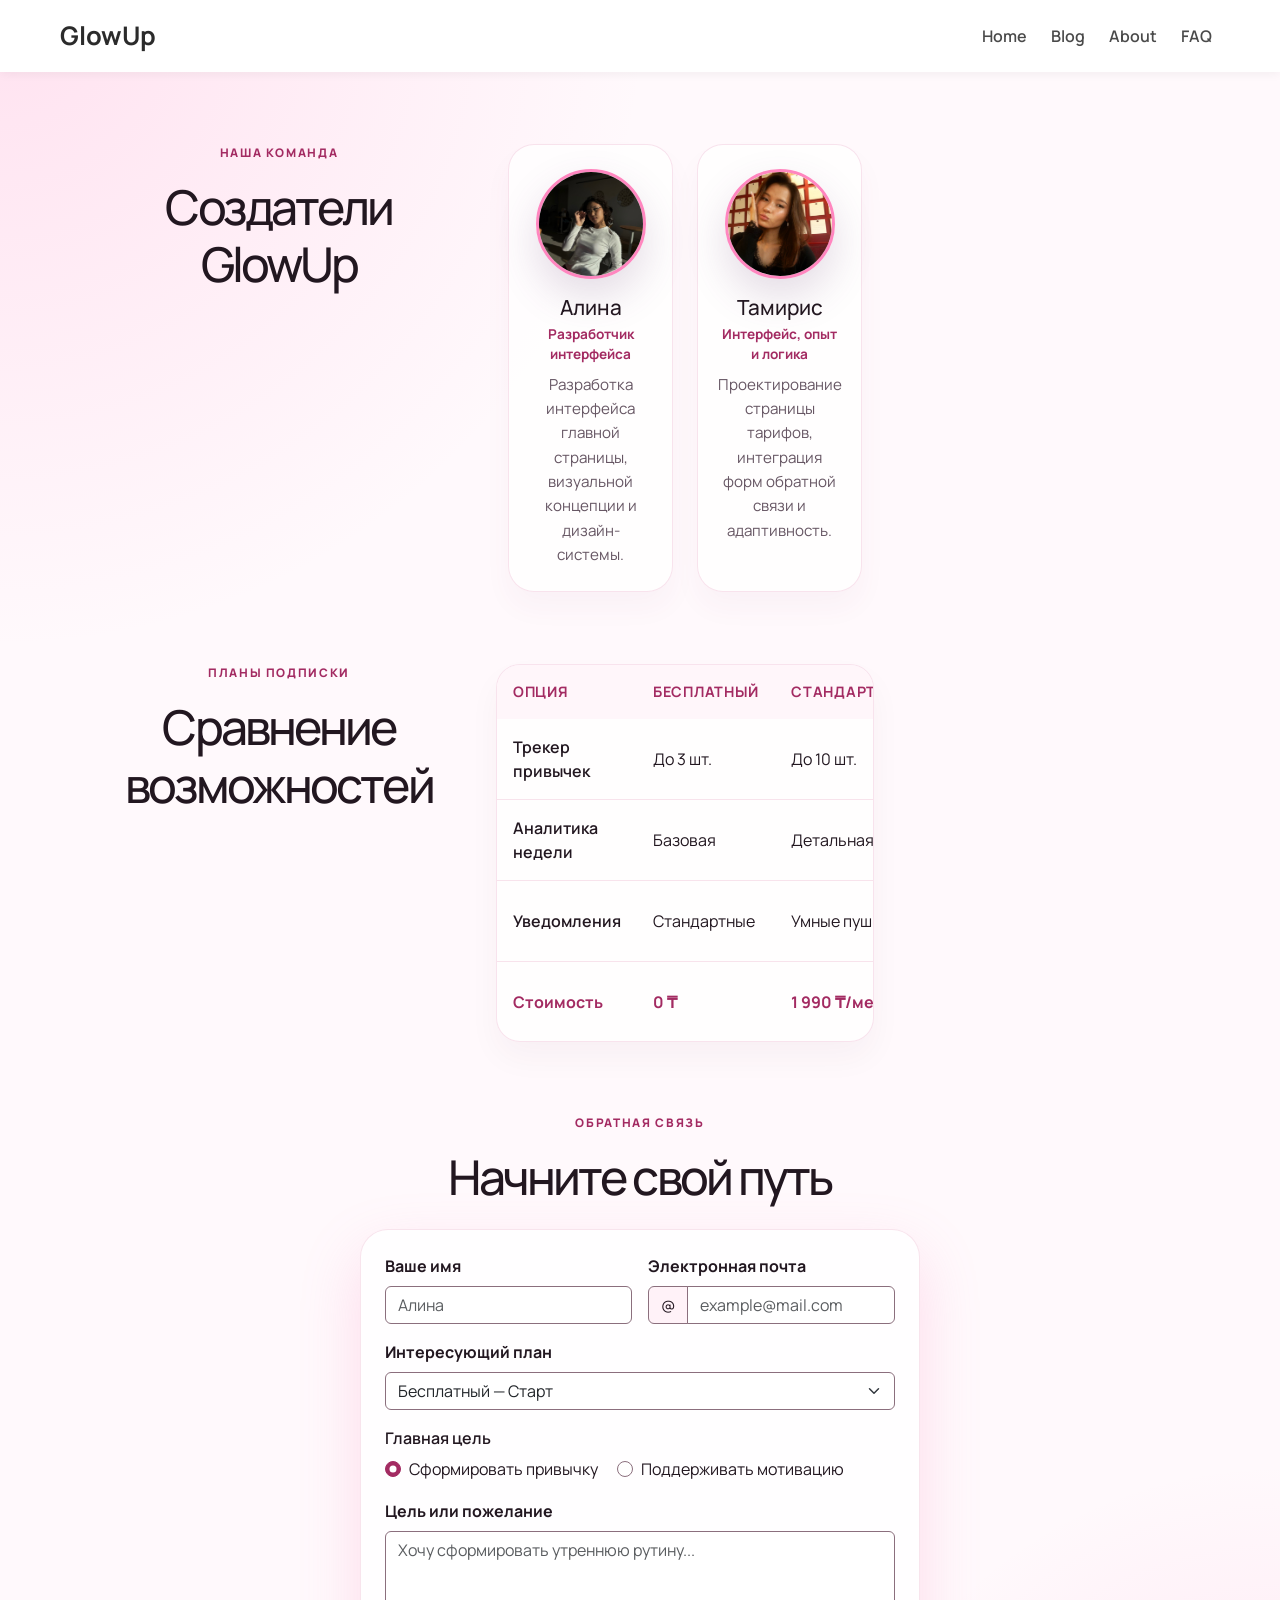
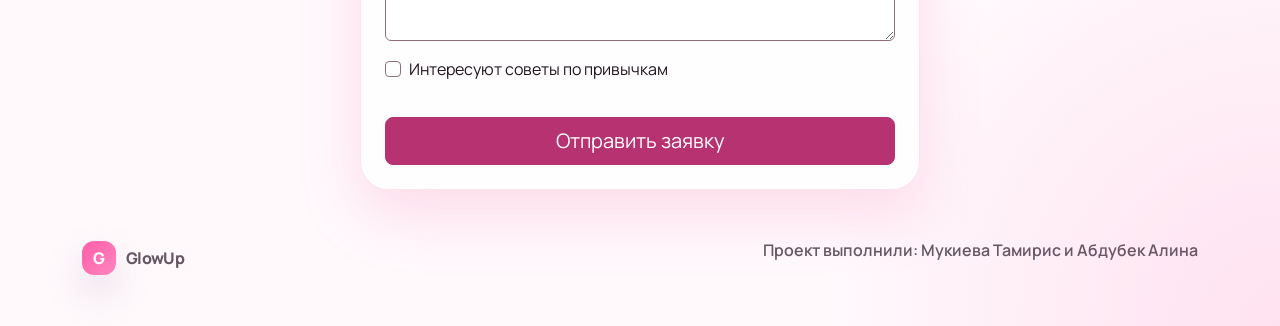
==== about.html @ 49b0e1bc "Refactor code structure for improved readability and maintainability" ====
<!DOCTYPE html>
<html lang="ru">
<head>
  <meta charset="UTF-8">
  <meta name="viewport" content="width=device-width, initial-scale=1.0">
  <title>GlowUp — О нас и тарифы</title>
  <link rel="preconnect" href="https://fonts.googleapis.com">
  <link rel="preconnect" href="https://fonts.gstatic.com" crossorigin>
  <link href="https://fonts.googleapis.com/css2?family=Manrope:wght@400;500;600;700;800&display=swap" rel="stylesheet">
  <link href="https://cdn.jsdelivr.net/npm/bootstrap@5.3.8/dist/css/bootstrap.min.css" rel="stylesheet" integrity="sha384-sRIl4kxILFvY47J16cr9ZwB07vP4J8+LH7qKQnuqkuIAvNWLzeN8tE5YBujZqJLB" crossorigin="anonymous">
  <link rel="stylesheet" href="styles.css">
</head>
<body>
  <a class="skip-link px-3 py-2" href="#main-content">Перейти к содержимому</a>
  <div class="page-shell pb-5">
    <header class="site-header navbar navbar-expand-lg py-3 px-3 px-lg-5">
      <div class="container-fluid">
      <div class="logo">
        <a class="navbar-brand" href="index.html">GlowUp</a>
      </div>
      <button class="navbar-toggler" type="button" data-bs-toggle="collapse" data-bs-target="#mainNav" aria-controls="mainNav" aria-expanded="false" aria-label="Открыть меню">
        <span class="navbar-toggler-icon"></span>
      </button>
      <div class="collapse navbar-collapse" id="mainNav">
        <nav class="navbar-nav ms-lg-auto" aria-label="Главная навигация">
          <a class="nav-link" href="index.html">Home</a>
          <a class="nav-link" href="blog.html">Blog</a>
          <a class="nav-link" href="about.html" aria-current="page">About</a>
          <a class="nav-link" href="faq.html">FAQ</a>
        </nav>
      </div>
      </div>
    </header>

    <main class="container" id="main-content">
      <h1 class="visually-hidden">О GlowUp и тарифах</h1>
      <section class="team-section pt-5 mt-lg-4 px-sm-2" id="team">
        <div class="section-heading mb-4">
          <p class="eyebrow mb-3">Наша команда</p>
          <h2>Создатели GlowUp</h2>
        </div>
        <div class="row g-4 team-grid mx-auto">
          <div class="col-12 col-sm-12 col-md-6 col-lg-6"><article class="team-card h-100 p-4">
            <img src="images/Alina.jpg" alt="Фото Алины" class="profile-img mb-3">
            <h3 class="mb-1">Алина</h3>
            <span class="role mb-2">Разработчик интерфейса</span>
            <p class="m-0">Разработка интерфейса главной страницы, визуальной концепции и дизайн-системы.</p>
          </article></div>
          <div class="col-12 col-sm-12 col-md-6 col-lg-6"><article class="team-card h-100 p-4">
            <img src="images/Tamiris.jpg" alt="Фото Тамирис" class="profile-img mb-3">
            <h3 class="mb-1">Тамирис</h3>
            <span class="role mb-2">Интерфейс, опыт и логика</span>
            <p class="m-0">Проектирование страницы тарифов, интеграция форм обратной связи и адаптивность.</p>
          </article></div>
        </div>
      </section>

      <section class="table-section pt-5 mt-lg-4 px-sm-2" id="plans">
        <div class="section-heading mb-4">
          <p class="eyebrow mb-3">Планы подписки</p>
          <h2>Сравнение возможностей</h2>
        </div>
        <div class="table-wrap">
          <table class="pricing-table">
            <caption class="visually-hidden">Сравнение тарифов GlowUp</caption>
            <thead>
              <tr>
                <th class="p-3" scope="col">Опция</th>
                <th class="p-3" scope="col">Бесплатный</th>
                <th class="p-3" scope="col">Стандартный</th>
                <th class="p-3" scope="col">Про</th>
              </tr>
            </thead>
            <tbody>
              <tr>
                <th class="p-3" scope="row">Трекер привычек</th>
                <td class="p-3">До 3 шт.</td>
                <td class="p-3">До 10 шт.</td>
                <td class="p-3">Безлимитно</td>
              </tr>
              <tr>
                <th class="p-3" scope="row">Аналитика недели</th>
                <td class="p-3">Базовая</td>
                <td class="p-3">Детальная</td>
                <td class="p-3">Глубокая + PDF</td>
              </tr>
              <tr>
                <th class="p-3" scope="row">Уведомления</th>
                <td class="p-3">Стандартные</td>
                <td class="p-3">Умные пуши</td>
                <td class="p-3">Telegram-бот</td>
              </tr>
              <tr>
                <th class="p-3" scope="row">Стоимость</th>
                <td class="p-3">0 ₸</td>
                <td class="p-3">1 990 ₸/мес</td>
                <td class="p-3">3 490 ₸/мес</td>
              </tr>
            </tbody>
          </table>
        </div>
      </section>

      <section class="form-section pt-5 mt-lg-4 px-sm-2" id="contact">
        <div class="section-heading mb-4">
          <p class="eyebrow mb-3">Обратная связь</p>
          <h2 id="contact-title">Начните свой путь</h2>
        </div>
        <form id="contact-form" class="glow-form mx-auto p-3 p-md-4" aria-labelledby="contact-title">
          <div class="row g-3">
            <div class="col-12 col-md-6">
              <label class="form-label" for="name">Ваше имя</label>
              <input class="form-control" type="text" id="name" name="name" autocomplete="name" placeholder="Алина" required>
            </div>
            <div class="col-12 col-md-6">
              <label class="form-label" for="email">Электронная почта</label>
              <div class="input-group">
                <span class="input-group-text" aria-hidden="true">@</span>
                <input class="form-control" type="email" id="email" name="email" autocomplete="email" placeholder="example@mail.com" required>
              </div>
            </div>
            <div class="col-12">
              <label class="form-label" for="plan-select">Интересующий план</label>
              <select class="form-select" id="plan-select" name="plan">
                <option value="free">Бесплатный — Старт</option>
                <option value="standard">Стандартный — Оптимальный</option>
                <option value="pro">Про — Максимум</option>
              </select>
            </div>
            <fieldset class="col-12">
              <legend class="col-form-label pt-0 fw-semibold">Главная цель</legend>
              <div class="form-check form-check-inline">
                <input class="form-check-input" type="radio" name="goal" id="goal-habit" value="habit" checked>
                <label class="form-check-label" for="goal-habit">Сформировать привычку</label>
              </div>
              <div class="form-check form-check-inline">
                <input class="form-check-input" type="radio" name="goal" id="goal-motivation" value="motivation">
                <label class="form-check-label" for="goal-motivation">Поддерживать мотивацию</label>
              </div>
            </fieldset>
            <div class="col-12">
              <label class="form-label" for="message">Цель или пожелание</label>
              <textarea class="form-control" id="message" name="message" rows="4" placeholder="Хочу сформировать утреннюю рутину..." required></textarea>
            </div>
            <div class="col-12">
              <div class="form-check">
                <input class="form-check-input" type="checkbox" id="tips" name="tips" value="yes">
                <label class="form-check-label" for="tips">Интересуют советы по привычкам</label>
              </div>
            </div>
          </div>
          <button type="submit" class="btn btn-primary btn-lg w-100 mt-3">Отправить заявку</button>
        </form>
      </section>
    </main>

    <footer class="footer container pt-5">
      <div class="brand small">
        <span class="brand-mark">G</span>
        <span>GlowUp</span>
      </div>
      <p>Проект выполнили: Мукиева Тамирис и Абдубек Алина</p>
    </footer>
  </div>
  <script src="https://cdn.jsdelivr.net/npm/bootstrap@5.3.8/dist/js/bootstrap.bundle.min.js" integrity="sha384-FKyoEForCGlyvwx9Hj09JcYn3nv7wiPVlz7YYwJrWVcXK/BmnVDxM+D2scQbITxI" crossorigin="anonymous"></script>
</body>
</html>
---- styles.css ----
:root {
  --bg: #fff9fc;
  --bg-soft: #fff2f8;
  --card: rgba(255, 255, 255, 0.78);
  --card-strong: #ffffff;
  --pink-50: #fff2f8;
  --pink-100: #ffd6ea;
  --pink-300: #ff86bf;
  --pink-500: #ff5ea8;
  --pink-700: #a32b62;
  --purple-700: #7f4c88;
  --text: #221720;
  --muted: #675764;
  --border: rgba(207, 67, 126, 0.14);
  --shadow: 0 24px 60px rgba(248, 112, 174, 0.22);
  --deep-shadow: 0 18px 40px rgba(108, 69, 119, 0.18);
}

* {
  box-sizing: border-box;
}

html {
  scroll-behavior: smooth;
}

body {
  min-height: 100vh;
  font-family: "Manrope", sans-serif;
  background:
    radial-gradient(circle at top left, rgba(255, 142, 196, 0.22), transparent 28%),
    radial-gradient(circle at bottom right, rgba(255, 92, 169, 0.15), transparent 20%),
    var(--bg);
  color: var(--text);
}

img {
  max-width: 100%;
  display: block;
}

button {
  font: inherit;
}

.topbar {
  display: flex;
  align-items: center;
  justify-content: space-between;
  min-height: 88px;
}

.brand {
  display: inline-flex;
  align-items: center;
  gap: 10px;
  font-size: 1.2rem;
  font-weight: 800;
  letter-spacing: -0.04em;
}

.brand-mark {
  display: grid;
  place-items: center;
  width: 34px;
  height: 34px;
  border-radius: 12px;
  background: linear-gradient(135deg, var(--pink-500), var(--pink-300));
  color: white;
  box-shadow: var(--deep-shadow);
}

.nav {
  display: inline-flex;
  align-items: center;
  gap: 32px;
}

.nav a {
  color: var(--muted);
  text-decoration: none;
  font-weight: 600;
  transition: color 0.2s ease;
}

.nav a:hover {
  color: var(--pink-700);
}

.hero {
  display: grid;
  grid-template-columns: 1.05fr 0.95fr;
  align-items: center;
  gap: 44px;
}

.hero-copy {
  min-width: 0;
}

.eyebrow {
  color: var(--pink-700);
  font-weight: 800;
  letter-spacing: 0.14em;
  text-transform: uppercase;
  font-size: 0.74rem;
}

.hero-copy h1 {
  font-size: clamp(2.8rem, 5vw, 5rem);
  line-height: 0.98;
  letter-spacing: -0.07em;
  overflow-wrap: anywhere;
}

.lead {
  max-width: 540px;
  color: var(--muted);
  font-size: 1.08rem;
  line-height: 1.75;
}

.hero-actions {
  display: flex;
  flex-wrap: wrap;
  gap: 18px;
}

.trust-list {
  display: flex;
  flex-wrap: wrap;
  gap: 14px 18px;
  list-style: none;
  color: var(--muted);
  font-weight: 600;
}

.trust-list li {
  position: relative;
}

.trust-list li::before {
  content: "";
  position: absolute;
  top: 8px;
  left: 0;
  width: 10px;
  height: 10px;
  border-radius: 50%;
  background: linear-gradient(135deg, var(--pink-500), var(--pink-300));
  box-shadow: 0 0 0 5px rgba(255, 94, 168, 0.12);
}

.hero-visual {
  display: flex;
  justify-content: center;
}

.device-card {
  position: relative;
  width: 100%;
  max-width: 420px;
  border-radius: 36px;
  background: linear-gradient(180deg, rgba(255, 255, 255, 0.85), rgba(255, 247, 251, 0.65));
  border: 1px solid rgba(255, 255, 255, 0.6);
  box-shadow: var(--shadow);
}

.status-row {
  display: flex;
  align-items: center;
  gap: 8px;
}

.dot {
  display: block;
  width: 10px;
  height: 10px;
  border-radius: 50%;
  background: rgba(34, 23, 32, 0.15);
}

.dot-pink {
  background: var(--pink-500);
}

.screen-panel {
  border-radius: 28px;
  background: linear-gradient(180deg, #fff6fa 0%, #fffdfd 100%);
  border: 1px solid rgba(255, 94, 168, 0.08);
}

.mini-card {
  display: flex;
  flex-direction: column;
  gap: 6px;
  border-radius: 18px;
  background: rgba(255, 255, 255, 0.6);
  border: 1px solid rgba(255, 94, 168, 0.1);
}

.mini-label {
  color: var(--muted);
  font-size: 0.76rem;
  font-weight: 700;
  letter-spacing: 0.08em;
  text-transform: uppercase;
}

.mini-card strong {
  font-size: 2rem;
  letter-spacing: -0.05em;
}

.mini-card small {
  color: var(--pink-700);
  font-weight: 700;
}

.ring-wrap {
  display: grid;
  place-items: center;
}

.ring {
  position: relative;
  display: grid;
  place-items: center;
  width: 180px;
  height: 180px;
  border-radius: 50%;
  background: conic-gradient(var(--pink-500) 0 60%, #f6dfe8 60% 100%);
  box-shadow: inset 0 0 30px rgba(255, 94, 168, 0.18);
}

.ring::before {
  content: "";
  position: absolute;
  inset: 18px;
  border-radius: 50%;
  background: rgba(255, 255, 255, 0.96);
}

.ring-inner {
  position: relative;
  z-index: 1;
  display: flex;
  flex-direction: column;
  align-items: center;
  gap: 4px;
}

.ring-inner span {
  font-size: 2.2rem;
  font-weight: 800;
  letter-spacing: -0.05em;
}

.ring-inner small {
  color: var(--muted);
  font-weight: 700;
}

.task-list {
  display: grid;
  gap: 12px;
}

.task-item {
  display: flex;
  align-items: center;
  gap: 12px;
  border-radius: 14px;
  background: rgba(255, 255, 255, 0.7);
  border: 1px solid rgba(205, 109, 168, 0.08);
  color: var(--muted);
  font-weight: 700;
}

.task-item.completed {
  color: var(--text);
  background: linear-gradient(135deg, rgba(255, 94, 168, 0.1), rgba(255, 255, 255, 0.82));
}

.check {
  display: inline-grid;
  place-items: center;
  width: 22px;
  height: 22px;
  border-radius: 8px;
  background: linear-gradient(135deg, var(--pink-500), var(--pink-300));
  color: white;
  font-size: 0.95rem;
}

.stats {
  display: grid;
  grid-template-columns: repeat(3, minmax(0, 1fr));
  gap: 24px;
}

.stat-card {
  display: flex;
  flex-direction: column;
  gap: 8px;
  text-align: center;
  border-radius: 24px;
  background: rgba(255, 255, 255, 0.7);
  border: 1px solid var(--border);
  box-shadow: 0 16px 32px rgba(80, 30, 54, 0.04);
}

.stat-card strong {
  font-size: clamp(1.7rem, 3vw, 2.4rem);
  letter-spacing: -0.05em;
}

.stat-card span {
  color: var(--muted);
  font-weight: 600;
}

.section-heading {
  text-align: center;
}

.section-heading h2 {
  font-size: clamp(2rem, 4vw, 3rem);
  letter-spacing: -0.06em;
}

.feature-grid {
  display: grid;
  grid-template-columns: repeat(3, minmax(0, 1fr));
  gap: 26px;
}

.feature-card {
  border-radius: 26px;
  background: rgba(255, 255, 255, 0.72);
  border: 1px solid var(--border);
  box-shadow: 0 16px 28px rgba(120, 61, 92, 0.04);
}

.feature-accent {
  background: linear-gradient(135deg, rgba(255, 94, 168, 0.1), rgba(255, 255, 255, 0.85));
}

.icon-wrap {
  display: grid;
  place-items: center;
  width: 52px;
  height: 52px;
  border-radius: 16px;
  background: linear-gradient(135deg, var(--pink-500), var(--pink-300));
  color: white;
  font-size: 1.4rem;
  font-weight: 800;
  box-shadow: 0 12px 28px rgba(255, 94, 168, 0.25);
}

.feature-card h3 {
  font-size: 1.5rem;
  letter-spacing: -0.04em;
}

.feature-card p {
  color: var(--muted);
  line-height: 1.7;
}

/* --- Task 2: Card Row (Flexbox) --- */
.section-title {
  text-align: center;
  font-size: clamp(2rem, 4vw, 3rem);
  letter-spacing: -0.06em;
}

.cards-container {
  display: flex;
  gap: 2rem;
  justify-content: center;
  align-items: stretch;
  flex-wrap: wrap;
}

.cards-section .card {
  flex: 1 1 300px;
  max-width: 360px;
  display: flex;
  flex-direction: column;
  background: #ffffff;
  border-radius: 12px;
  overflow: hidden;
  box-shadow: 0 4px 15px rgba(0, 0, 0, 0.05);
  transition: transform 0.3s ease, box-shadow 0.3s ease;
}

.cards-section .card:hover {
  transform: translateY(-8px);
  box-shadow: 0 12px 25px rgba(0, 0, 0, 0.12);
}

.cards-section .card-img {
  width: 100%;
  height: 200px;
  object-fit: cover;
  background: #faf4f5;
}

.cards-section .card-content {
  display: flex;
  flex-direction: column;
  flex-grow: 1;
}

.cards-section .card-title {
  font-size: 1.25rem;
}

.cards-section .card-text {
  flex-grow: 1;
  font-size: 0.95rem;
  color: #666;
  line-height: 1.6;
}

.quote-card {
  max-width: 780px;
  border-radius: 28px;
  background: linear-gradient(135deg, rgba(255, 94, 168, 0.08), rgba(255, 255, 255, 0.8));
  border: 1px solid var(--border);
  box-shadow: 0 22px 50px rgba(120, 61, 92, 0.06);
}

.quote-card p {
  font-size: clamp(1.2rem, 2vw, 1.7rem);
  line-height: 1.5;
  letter-spacing: -0.03em;
}

.author-row {
  display: flex;
  align-items: center;
  gap: 14px;
}

.avatar {
  display: grid;
  place-items: center;
  width: 42px;
  height: 42px;
  border-radius: 50%;
  background: linear-gradient(135deg, var(--pink-500), var(--pink-300));
  color: white;
  font-weight: 800;
}

.author-row strong {
  display: block;
}

.author-row small {
  color: var(--muted);
}

.footer {
  display: flex;
  align-items: center;
  justify-content: space-between;
  gap: 12px;
  color: var(--muted);
  font-weight: 600;
}

.brand.small {
  font-size: 1rem;
}

@media (max-width: 900px) {
  .hero {
    grid-template-columns: minmax(0, 1fr);
    text-align: center;
  }

  .hero-actions,
  .trust-list {
    justify-content: center;
  }

  .nav {
    display: none;
  }

  .feature-grid,
  .stats {
    grid-template-columns: 1fr;
  }
}

@media (max-width: 560px) {
  .hero-actions {
    flex-direction: column;
  }

  .device-card {
    border-radius: 28px;
  }

  .footer {
    flex-direction: column;
    text-align: center;
  }
}
/* About & Pricing Page Styles */
.team-section,
.table-section,
.team-grid {
  display: grid;
  grid-template-columns: repeat(2, minmax(0, 1fr));
  gap: 28px;
  max-width: 800px;
}

.team-card {
  display: flex;
  flex-direction: column;
  align-items: center;
  text-align: center;
  border-radius: 26px;
  background: rgba(255, 255, 255, 0.75);
  border: 1px solid var(--border);
  box-shadow: 0 16px 28px rgba(120, 61, 92, 0.04);
}

.profile-img {
  width: 110px;
  height: 110px;
  border-radius: 50%;
  object-fit: cover;
  border: 3px solid var(--pink-300);
  box-shadow: var(--deep-shadow);
}

.team-card h3 {
  font-size: 1.3rem;
}

.team-card .role {
  color: var(--pink-700);
  font-weight: 700;
  font-size: 0.85rem;
}

.team-card p {
  color: var(--muted);
  font-size: 0.95rem;
  line-height: 1.6;
}

.table-wrap {
  overflow-x: auto;
  border-radius: 24px;
  background: rgba(255, 255, 255, 0.75);
  border: 1px solid var(--border);
  box-shadow: 0 16px 32px rgba(80, 30, 54, 0.04);
}

.pricing-table {
  width: 100%;
  border-collapse: collapse;
  text-align: left;
}

.pricing-table th,
.pricing-table td {
  border-bottom: 1px solid var(--border);
}

.pricing-table thead th {
  background: rgba(255, 242, 248, 0.6);
  color: var(--pink-700);
  font-weight: 800;
  font-size: 0.9rem;
  text-transform: uppercase;
  letter-spacing: 0.05em;
}

.pricing-table tbody th {
  font-weight: 600;
  color: var(--text);
}

.pricing-table tr:last-child td,
.pricing-table tr:last-child th {
  border-bottom: none;
  font-weight: 700;
  color: var(--pink-700);
}

#contact-form {
  max-width: 560px;
  display: flex;
  flex-direction: column;
  gap: 18px;
  border-radius: 28px;
  background: rgba(255, 255, 255, 0.85);
  border: 1px solid var(--border);
  box-shadow: var(--shadow);
}

.glow-form .form-label,
.glow-form .col-form-label {
  font-weight: 700;
  color: var(--text);
}

.glow-form .form-control,
.glow-form .form-select,
.glow-form .input-group-text,
.glow-form .form-check-input {
  border-color: #8b6f7d;
}

.glow-form .input-group-text {
  background: var(--pink-50);
  color: var(--text);
}

.glow-form .form-check-input:checked {
  background-color: var(--pink-700);
  border-color: var(--pink-700);
}

.glow-form .form-control:focus,
.glow-form .form-select:focus,
.glow-form .form-check-input:focus {
  border-color: var(--pink-700);
  box-shadow: 0 0 0 0.25rem rgba(163, 43, 98, 0.2);
}

@media (max-width: 650px) {
  .team-grid {
    grid-template-columns: 1fr;
  }
}
/* Blog Page Styles */
.guide-card {
  border-radius: 28px;
  background: rgba(255, 255, 255, 0.8);
  border: 1px solid var(--border);
  box-shadow: var(--shadow);
}

.guide-content h3 {
  font-size: 1.6rem;
}

.step-list {
  display: flex;
  flex-direction: column;
  gap: 12px;
  color: var(--muted);
  line-height: 1.6;
}

.step-list strong {
  color: var(--text);
}

.step-list li::marker {
  color: var(--pink-700);
  font-weight: 800;
}

.blog-grid {
  display: grid;
  grid-template-columns: repeat(3, minmax(0, 1fr));
  gap: 26px;
}

.article-card {
  overflow: hidden;
  border-radius: 24px;
  background: rgba(255, 255, 255, 0.75);
  border: 1px solid var(--border);
  box-shadow: 0 16px 28px rgba(120, 61, 92, 0.04);
}

.article-img {
  width: 100%;
  height: 200px;
  object-fit: cover;
}

.article-tag {
  display: inline-block;
  font-size: 0.75rem;
  font-weight: 800;
  text-transform: uppercase;
  letter-spacing: 0.08em;
  color: var(--pink-700);
}

.article-body h3 {
  font-size: 1.25rem;
  line-height: 1.3;
}

.article-body p {
  color: var(--muted);
  font-size: 0.95rem;
  line-height: 1.6;
}

/* Assignment 3: Bootstrap carousel of the nine existing gallery images. */
.habit-carousel {
  overflow: hidden;
  border-radius: 24px;
  background: var(--pink-50);
  border: 1px solid var(--border);
  box-shadow: 0 16px 28px rgba(120, 61, 92, 0.08);
}

.habit-carousel .carousel-item img {
  height: clamp(260px, 42vw, 520px);
  object-fit: contain;
}

.habit-carousel .carousel-caption {
  right: 15%;
  bottom: 2.5rem;
  left: 15%;
  border-radius: 12px;
  background: rgba(255, 255, 255, 0.9);
  color: var(--text);
}

.habit-carousel .carousel-caption p {
  font-weight: 700;
}

.habit-carousel .carousel-control-prev,
.habit-carousel .carousel-control-next {
  width: 12%;
}

@media (max-width: 560px) {
  .habit-carousel .carousel-caption {
    right: 10%;
    bottom: 2rem;
    left: 10%;
    font-size: 0.85rem;
  }
}

@media (max-width: 900px) {
  .blog-grid {
    grid-template-columns: 1fr;
  }
}
/* FAQ Page Styles */
.faq-list {
  max-width: 820px;
  display: flex;
  flex-direction: column;
  gap: 18px;
}

.faq-item {
  border-radius: 22px;
  background: rgba(255, 255, 255, 0.78);
  border: 1px solid var(--border);
  box-shadow: 0 14px 24px rgba(120, 61, 92, 0.04);
}

.faq-item h3 {
  font-size: 1.2rem;
  color: var(--text);
  letter-spacing: -0.03em;
}

.faq-item p {
  color: var(--muted);
  line-height: 1.65;
}

/* --- Task 1: Navigation Bar (Flexbox) --- */
.site-header {
  display: flex;
  justify-content: space-between; /* Логотип слева, ссылки справа */
  align-items: center;            /* Выравнивание по вертикали */
  background-color: #ffffff;
  box-shadow: 0 2px 10px rgba(0, 0, 0, 0.05);
}

.site-header .logo a {
  font-size: 1.6rem;
  font-weight: 700;
  color: #2b2b2b;
  text-decoration: none;
}

.nav-links {
  display: flex;
  align-items: center;
  gap: 1.8rem; /* Отступы между ссылками */
}

.nav-links a {
  text-decoration: none;
  color: #4a4a4a;
  font-weight: 500;
  transition: color 0.3s ease;
}

.nav-links a:hover {
  color: #d17a88; /* Акцентный цвет проекта */
}

/* --- Task 3: Page Layout with Grid Areas --- */
.grid-page-layout {
  display: grid;
  min-height: 100vh;
  grid-template-columns: 260px 1fr;
  grid-template-rows: auto 1fr auto;
  grid-template-areas:
    "header header"
    "sidebar main"
    "footer footer";
  gap: 1.5rem;
}

.layout-header {
  grid-area: header;
}

.layout-sidebar {
  grid-area: sidebar;
  align-self: start;
  background-color: #fcf8f8;
  border-radius: 8px;
}

.layout-sidebar ul {
  display: grid;
  gap: 0.8rem;
}

.layout-sidebar a {
  color: var(--muted);
  text-decoration: none;
}

.layout-sidebar a:hover {
  color: var(--pink-700);
}

.layout-main {
  grid-area: main;
  min-width: 0;
}

.layout-main > h1 {
  font-size: clamp(2rem, 4vw, 3rem);
  letter-spacing: -0.06em;
}

.layout-intro {
  color: var(--muted);
}

.layout-footer {
  grid-area: footer;
  background-color: #2b2b2b;
  color: #fff;
  text-align: center;
}

@media (max-width: 700px) {
  .grid-page-layout {
    grid-template-columns: 1fr;
    grid-template-rows: auto auto 1fr auto;
    grid-template-areas:
      "header"
      "sidebar"
      "main"
      "footer";
  }

  .nav-links {
    gap: 0.8rem;
  }

}

/* Assignment 3, Part 1: CSS media queries (no Bootstrap). */
/* Desktop: three cards in one row. */
.cards-container {
  display: grid;
  grid-template-columns: repeat(3, minmax(0, 1fr));
}

.cards-container .card {
  width: 100%;
  max-width: none;
  min-width: 0;
}

@media (min-width: 901px) {
  .hero-copy h1 { font-size: 4.5rem; }
  .section-heading h2, .section-title, .layout-main > h1 { font-size: 3rem; }
  .lead { font-size: 1.125rem; }
}

/* Tablet: two cards, medium-size type. */
@media (min-width: 601px) and (max-width: 900px) {
  .cards-container { grid-template-columns: repeat(2, minmax(0, 1fr)); }
  .hero-copy h1 { font-size: 3.5rem; }
  .section-heading h2, .section-title, .layout-main > h1 { font-size: 2.5rem; }
  .lead { font-size: 1rem; }
}

/* Mobile: stacked cards and smaller type. */
@media (max-width: 600px) {
  .cards-container { grid-template-columns: 1fr; }
  .hero-copy h1 { font-size: 2.5rem; }
  .section-heading h2, .section-title, .layout-main > h1 { font-size: 2rem; }
  .lead { font-size: 0.95rem; }
}

/* Assignment 3, Part 2: let Bootstrap rows and navbar control their layout. */
.feature-grid.row,
.team-grid.row {
  display: flex;
  grid-template-columns: none;
  gap: 0;
  max-width: none;
}

.site-header .navbar-nav {
  gap: 0.5rem;
}

.site-header .nav-link {
  color: #4a4a4a;
  font-weight: 600;
}

.site-header .nav-link:hover,
.site-header .nav-link:focus-visible {
  color: var(--pink-700);
}

/* Bootstrap buttons keep the GlowUp palette. */
.btn-primary {
  --bs-btn-bg: #b73270;
  --bs-btn-border-color: #b73270;
  --bs-btn-hover-bg: #ac3268;
  --bs-btn-hover-border-color: #ac3268;
  --bs-btn-active-bg: #922a59;
  --bs-btn-active-border-color: #922a59;
  --bs-btn-focus-shadow-rgb: 207, 67, 126;
}

.btn-outline-primary {
  --bs-btn-color: #a32b62;
  --bs-btn-border-color: #a32b62;
  --bs-btn-hover-bg: #a32b62;
  --bs-btn-hover-border-color: #a32b62;
  --bs-btn-active-bg: #922a59;
  --bs-btn-active-border-color: #922a59;
  --bs-btn-focus-shadow-rgb: 163, 43, 98;
}

.hero-actions.btn-group {
  display: inline-flex;
  flex-wrap: nowrap;
  gap: 0;
}

.bootstrap-card {
  width: 100%;
  max-width: none;
  min-width: 0;
  flex: 1 1 auto;
}

.bootstrap-card .card-img-top {
  width: 100%;
  height: 200px;
  object-fit: cover;
  background: var(--pink-50);
}

.bootstrap-card .card-text {
  color: var(--muted);
}

.blog-grid.card-group {
  display: flex;
  flex-wrap: wrap;
  gap: 26px;
}

.blog-grid.card-group > .card {
  flex: 1 1 230px;
  border-radius: 24px;
  overflow: hidden;
}

@media (max-width: 560px) {
  .hero-actions.btn-group {
    width: 100%;
  }

  .hero-actions.btn-group .btn {
    flex: 1 1 50%;
    white-space: normal;
    font-size: 0.85rem;
  }
}

/* Keyboard navigation and motion preferences. */
.skip-link {
  position: fixed;
  top: 8px;
  left: 8px;
  z-index: 2000;
  border-radius: 8px;
  background: #ffffff;
  color: var(--pink-700);
  font-weight: 700;
  transform: translateY(-160%);
}

.skip-link:focus {
  transform: translateY(0);
}

a:focus-visible,
button:focus-visible,
input:focus-visible,
select:focus-visible,
textarea:focus-visible {
  outline: 3px solid var(--pink-700);
  outline-offset: 3px;
}

@media (prefers-reduced-motion: reduce) {
  html { scroll-behavior: auto; }
  *, *::before, *::after {
    scroll-behavior: auto !important;
    transition-duration: 0.01ms !important;
    animation-duration: 0.01ms !important;
  }
}
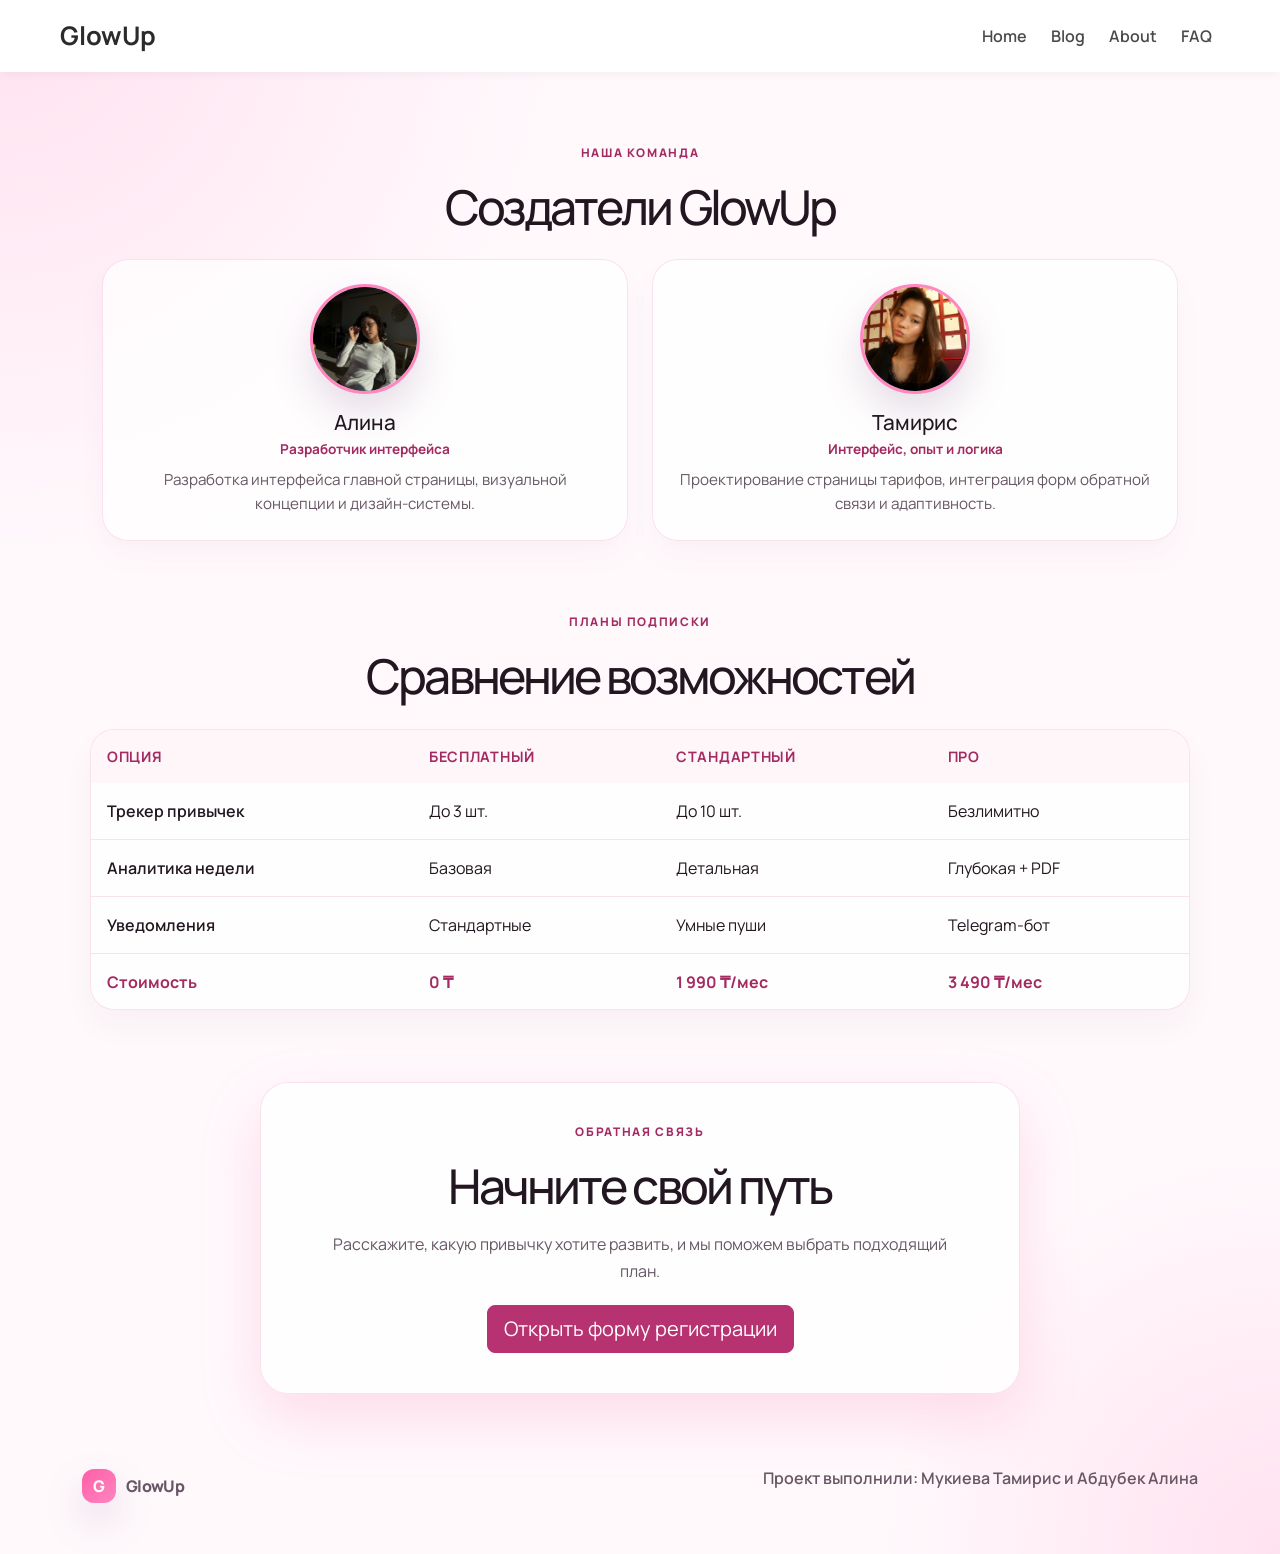
==== commit 060e0626: "feat(signup): add popup form and client validation" ====
--- a/about.html
+++ b/about.html
@@ -9,6 +9,8 @@
   <link href="https://fonts.googleapis.com/css2?family=Manrope:wght@400;500;600;700;800&display=swap" rel="stylesheet">
   <link href="https://cdn.jsdelivr.net/npm/bootstrap@5.3.8/dist/css/bootstrap.min.css" rel="stylesheet" integrity="sha384-sRIl4kxILFvY47J16cr9ZwB07vP4J8+LH7qKQnuqkuIAvNWLzeN8tE5YBujZqJLB" crossorigin="anonymous">
   <link rel="stylesheet" href="styles.css">
+  <link rel="stylesheet" href="css/signup-dialog.css">
+  <script src="js/signup.js" defer></script>
 </head>
 <body>
   <a class="skip-link px-3 py-2" href="#main-content">Перейти к содержимому</a>
@@ -102,55 +104,90 @@
       </section>
 
       <section class="form-section pt-5 mt-lg-4 px-sm-2" id="contact">
-        <div class="section-heading mb-4">
+        <div class="section-heading mb-4 signup-invitation">
           <p class="eyebrow mb-3">Обратная связь</p>
           <h2 id="contact-title">Начните свой путь</h2>
-        </div>
-        <form id="contact-form" class="glow-form mx-auto p-3 p-md-4" aria-labelledby="contact-title">
-          <div class="row g-3">
-            <div class="col-12 col-md-6">
-              <label class="form-label" for="name">Ваше имя</label>
-              <input class="form-control" type="text" id="name" name="name" autocomplete="name" placeholder="Алина" required>
+          <p class="signup-invitation__text">Расскажите, какую привычку хотите развить, и мы поможем выбрать подходящий план.</p>
+          <button class="btn btn-primary btn-lg signup-open-button" type="button" id="open-signup-dialog" aria-haspopup="dialog" aria-controls="signup-dialog">
+            Открыть форму регистрации
+          </button>
+        </div>
+
+        <dialog class="signup-dialog" id="signup-dialog" aria-labelledby="signup-dialog-title" aria-describedby="signup-dialog-description">
+          <div class="signup-dialog__content">
+            <div class="signup-dialog__header">
+              <div>
+                <p class="eyebrow mb-2">Регистрация в GlowUp</p>
+                <h2 id="signup-dialog-title">Создайте свой план привычек</h2>
+              </div>
+              <button class="signup-dialog__close" type="button" id="close-signup-dialog" aria-label="Закрыть форму регистрации">
+                <span aria-hidden="true">&times;</span>
+              </button>
             </div>
-            <div class="col-12 col-md-6">
-              <label class="form-label" for="email">Электронная почта</label>
-              <div class="input-group">
-                <span class="input-group-text" aria-hidden="true">@</span>
-                <input class="form-control" type="email" id="email" name="email" autocomplete="email" placeholder="example@mail.com" required>
+            <p class="signup-dialog__description" id="signup-dialog-description">Поля со звёздочкой обязательны. После отправки данные проверяются прямо в браузере.</p>
+
+            <form id="contact-form" class="glow-form" aria-labelledby="signup-dialog-title" novalidate>
+              <div class="row g-3">
+                <div class="col-12 col-md-6 signup-field">
+                  <label class="form-label" for="name">Ваше имя <span aria-hidden="true">*</span></label>
+                  <input class="form-control" type="text" id="name" name="name" autocomplete="name" placeholder="Алина" required data-validate="name" aria-describedby="name-error">
+                  <span class="signup-error" id="name-error" role="alert" hidden></span>
+                </div>
+                <div class="col-12 col-md-6 signup-field">
+                  <label class="form-label" for="email">Электронная почта <span aria-hidden="true">*</span></label>
+                  <div class="input-group">
+                    <span class="input-group-text" aria-hidden="true">@</span>
+                    <input class="form-control" type="email" id="email" name="email" autocomplete="email" inputmode="email" placeholder="example@mail.com" required data-validate="email" aria-describedby="email-error">
+                  </div>
+                  <span class="signup-error" id="email-error" role="alert" hidden></span>
+                </div>
+                <div class="col-12 col-md-6 signup-field">
+                  <label class="form-label" for="password">Пароль <span aria-hidden="true">*</span></label>
+                  <input class="form-control" type="password" id="password" name="password" autocomplete="new-password" minlength="8" required data-validate="password" aria-describedby="password-hint password-error">
+                  <span class="signup-hint" id="password-hint">Не менее 8 символов.</span>
+                  <span class="signup-error" id="password-error" role="alert" hidden></span>
+                </div>
+                <div class="col-12 col-md-6 signup-field">
+                  <label class="form-label" for="password-confirmation">Повторите пароль <span aria-hidden="true">*</span></label>
+                  <input class="form-control" type="password" id="password-confirmation" name="passwordConfirmation" autocomplete="new-password" minlength="8" required data-validate="passwordConfirmation" aria-describedby="password-confirmation-error">
+                  <span class="signup-error" id="password-confirmation-error" role="alert" hidden></span>
+                </div>
+                <div class="col-12">
+                  <label class="form-label" for="plan-select">Интересующий план</label>
+                  <select class="form-select" id="plan-select" name="plan">
+                    <option value="free">Бесплатный — Старт</option>
+                    <option value="standard">Стандартный — Оптимальный</option>
+                    <option value="pro">Про — Максимум</option>
+                  </select>
+                </div>
+                <fieldset class="col-12">
+                  <legend class="col-form-label pt-0 fw-semibold">Главная цель</legend>
+                  <div class="form-check form-check-inline">
+                    <input class="form-check-input" type="radio" name="goal" id="goal-habit" value="habit" checked>
+                    <label class="form-check-label" for="goal-habit">Сформировать привычку</label>
+                  </div>
+                  <div class="form-check form-check-inline">
+                    <input class="form-check-input" type="radio" name="goal" id="goal-motivation" value="motivation">
+                    <label class="form-check-label" for="goal-motivation">Поддерживать мотивацию</label>
+                  </div>
+                </fieldset>
+                <div class="col-12 signup-field">
+                  <label class="form-label" for="message">Цель или пожелание <span aria-hidden="true">*</span></label>
+                  <textarea class="form-control" id="message" name="message" rows="3" placeholder="Хочу сформировать утреннюю рутину..." required data-validate="message" aria-describedby="message-error"></textarea>
+                  <span class="signup-error" id="message-error" role="alert" hidden></span>
+                </div>
+                <div class="col-12">
+                  <div class="form-check">
+                    <input class="form-check-input" type="checkbox" id="tips" name="tips" value="yes">
+                    <label class="form-check-label" for="tips">Интересуют советы по привычкам</label>
+                  </div>
+                </div>
               </div>
-            </div>
-            <div class="col-12">
-              <label class="form-label" for="plan-select">Интересующий план</label>
-              <select class="form-select" id="plan-select" name="plan">
-                <option value="free">Бесплатный — Старт</option>
-                <option value="standard">Стандартный — Оптимальный</option>
-                <option value="pro">Про — Максимум</option>
-              </select>
-            </div>
-            <fieldset class="col-12">
-              <legend class="col-form-label pt-0 fw-semibold">Главная цель</legend>
-              <div class="form-check form-check-inline">
-                <input class="form-check-input" type="radio" name="goal" id="goal-habit" value="habit" checked>
-                <label class="form-check-label" for="goal-habit">Сформировать привычку</label>
-              </div>
-              <div class="form-check form-check-inline">
-                <input class="form-check-input" type="radio" name="goal" id="goal-motivation" value="motivation">
-                <label class="form-check-label" for="goal-motivation">Поддерживать мотивацию</label>
-              </div>
-            </fieldset>
-            <div class="col-12">
-              <label class="form-label" for="message">Цель или пожелание</label>
-              <textarea class="form-control" id="message" name="message" rows="4" placeholder="Хочу сформировать утреннюю рутину..." required></textarea>
-            </div>
-            <div class="col-12">
-              <div class="form-check">
-                <input class="form-check-input" type="checkbox" id="tips" name="tips" value="yes">
-                <label class="form-check-label" for="tips">Интересуют советы по привычкам</label>
-              </div>
-            </div>
+              <p class="signup-success" id="signup-success" role="status" aria-live="polite" tabindex="-1" hidden></p>
+              <button type="submit" class="btn btn-primary btn-lg w-100">Создать план</button>
+            </form>
           </div>
-          <button type="submit" class="btn btn-primary btn-lg w-100 mt-3">Отправить заявку</button>
-        </form>
+        </dialog>
       </section>
     </main>
 
--- a/styles.css
+++ b/styles.css
@@ -513,13 +513,10 @@
   }
 }
 /* About & Pricing Page Styles */
-.team-section,
-.table-section,
 .team-grid {
   display: grid;
   grid-template-columns: repeat(2, minmax(0, 1fr));
   gap: 28px;
-  max-width: 800px;
 }
 
 .team-card {
@@ -599,7 +596,8 @@
 }
 
 #contact-form {
-  max-width: 560px;
+  width: 100%;
+  max-width: 760px;
   display: flex;
   flex-direction: column;
   gap: 18px;
@@ -894,7 +892,6 @@
 
 }
 
-/* Assignment 3, Part 1: CSS media queries (no Bootstrap). */
 /* Desktop: three cards in one row. */
 .cards-container {
   display: grid;
--- a/css/signup-dialog.css
+++ b/css/signup-dialog.css
@@ -0,0 +1,204 @@
+.signup-invitation {
+  max-width: 760px;
+  margin-inline: auto;
+  padding: clamp(1.5rem, 4vw, 2.5rem);
+  text-align: center;
+  border: 1px solid var(--border);
+  border-radius: 28px;
+  background: rgba(255, 255, 255, 0.78);
+  box-shadow: var(--shadow);
+}
+
+.signup-invitation__text {
+  max-width: 620px;
+  margin: 1rem auto 0;
+  color: var(--muted);
+  line-height: 1.7;
+}
+
+.signup-open-button {
+  margin-top: 1.25rem;
+}
+
+.signup-dialog {
+  width: min(780px, calc(100% - 2rem));
+  max-width: none;
+  max-height: min(90dvh, 850px);
+  margin: auto;
+  padding: 0;
+  overflow: hidden;
+  color: var(--text);
+  border: 1px solid rgba(163, 43, 98, 0.2);
+  border-radius: 28px;
+  background: var(--card-strong);
+  box-shadow: 0 28px 80px rgba(68, 29, 55, 0.3);
+}
+
+.signup-dialog[open] {
+  animation: signup-dialog-enter 180ms ease-out;
+}
+
+.signup-dialog::backdrop {
+  background: rgba(39, 20, 33, 0.58);
+  backdrop-filter: blur(5px);
+}
+
+.signup-dialog__content {
+  max-height: min(90dvh, 850px);
+  padding: clamp(1.25rem, 4vw, 2.25rem);
+  overflow-y: auto;
+  overscroll-behavior: contain;
+}
+
+.signup-dialog__header {
+  display: flex;
+  align-items: flex-start;
+  justify-content: space-between;
+  gap: 1rem;
+}
+
+.signup-dialog__header h2 {
+  margin: 0;
+  font-size: clamp(1.55rem, 5vw, 2.25rem);
+  line-height: 1.15;
+}
+
+.signup-dialog__close {
+  display: inline-grid;
+  flex: 0 0 44px;
+  width: 44px;
+  height: 44px;
+  place-items: center;
+  padding: 0;
+  color: var(--pink-700);
+  font: inherit;
+  font-size: 2rem;
+  line-height: 1;
+  border: 1px solid var(--border);
+  border-radius: 50%;
+  background: var(--pink-50);
+  cursor: pointer;
+  transition: transform 160ms ease, background-color 160ms ease;
+}
+
+.signup-dialog__close:hover {
+  transform: rotate(6deg);
+  background: var(--pink-100);
+}
+
+.signup-dialog__close:focus-visible {
+  outline: 3px solid var(--pink-700);
+  outline-offset: 3px;
+}
+
+.signup-dialog__description {
+  margin: 1rem 0 1.4rem;
+  color: var(--muted);
+  line-height: 1.6;
+}
+
+#contact-form {
+  width: 100%;
+  max-width: none;
+  margin: 0;
+  padding: 0;
+  gap: 1.25rem;
+  border: 0;
+  border-radius: 0;
+  background: transparent;
+  box-shadow: none;
+}
+
+.signup-field {
+  display: flex;
+  flex-direction: column;
+}
+
+.signup-field .input-group {
+  width: 100%;
+}
+
+.signup-hint,
+.signup-error {
+  display: block;
+  margin-top: 0.4rem;
+  font-size: 0.85rem;
+  line-height: 1.4;
+}
+
+.signup-hint {
+  color: var(--muted);
+}
+
+.signup-error {
+  color: #a31717;
+  font-weight: 700;
+}
+
+.signup-error[hidden],
+.signup-success[hidden] {
+  display: none;
+}
+
+.glow-form .form-control[aria-invalid="true"] {
+  border-color: #b42318;
+  box-shadow: 0 0 0 0.2rem rgba(180, 35, 24, 0.13);
+}
+
+.glow-form .form-control[aria-invalid="true"]:focus {
+  border-color: #8f1912;
+  box-shadow: 0 0 0 0.25rem rgba(180, 35, 24, 0.2);
+}
+
+.signup-success {
+  margin: 0;
+  padding: 0.9rem 1rem;
+  color: #185c37;
+  font-weight: 700;
+  line-height: 1.5;
+  border: 1px solid rgba(24, 92, 55, 0.28);
+  border-radius: 14px;
+  background: #edf9f1;
+}
+
+@keyframes signup-dialog-enter {
+  from {
+    opacity: 0;
+    transform: translateY(18px) scale(0.98);
+  }
+  to {
+    opacity: 1;
+    transform: translateY(0) scale(1);
+  }
+}
+
+@media (max-width: 575.98px) {
+  .signup-dialog {
+    width: calc(100% - 1rem);
+    max-height: calc(100dvh - 1rem);
+    border-radius: 20px;
+  }
+
+  .signup-dialog__content {
+    max-height: calc(100dvh - 1rem);
+    padding: 1.15rem;
+  }
+
+  .signup-dialog__header h2 {
+    font-size: 1.55rem;
+  }
+
+  .signup-dialog__description {
+    margin-bottom: 1.1rem;
+  }
+}
+
+@media (prefers-reduced-motion: reduce) {
+  .signup-dialog[open] {
+    animation: none;
+  }
+
+  .signup-dialog__close {
+    transition: none;
+  }
+}
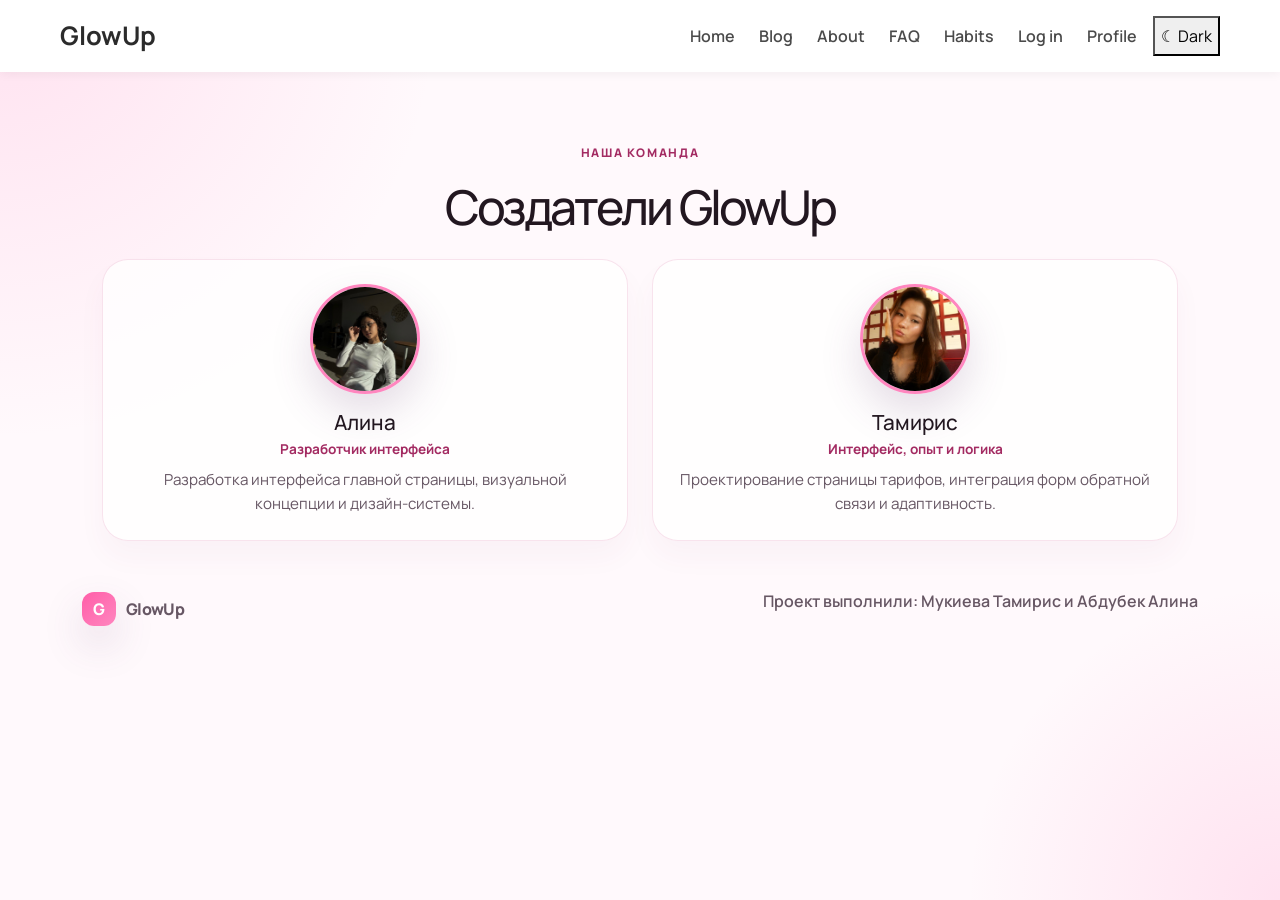
==== commit 89cdb49e: "Refactor HTML structure and styles across FAQ and index pages; add new habits page with search and w" ====
--- a/about.html
+++ b/about.html
@@ -1,204 +1,80 @@
-<!DOCTYPE html>
-<html lang="ru">
-<head>
-  <meta charset="UTF-8">
-  <meta name="viewport" content="width=device-width, initial-scale=1.0">
-  <title>GlowUp — О нас и тарифы</title>
-  <link rel="preconnect" href="https://fonts.googleapis.com">
-  <link rel="preconnect" href="https://fonts.gstatic.com" crossorigin>
-  <link href="https://fonts.googleapis.com/css2?family=Manrope:wght@400;500;600;700;800&display=swap" rel="stylesheet">
-  <link href="https://cdn.jsdelivr.net/npm/bootstrap@5.3.8/dist/css/bootstrap.min.css" rel="stylesheet" integrity="sha384-sRIl4kxILFvY47J16cr9ZwB07vP4J8+LH7qKQnuqkuIAvNWLzeN8tE5YBujZqJLB" crossorigin="anonymous">
-  <link rel="stylesheet" href="styles.css">
-  <link rel="stylesheet" href="css/signup-dialog.css">
-  <script src="js/signup.js" defer></script>
-</head>
-<body>
-  <a class="skip-link px-3 py-2" href="#main-content">Перейти к содержимому</a>
-  <div class="page-shell pb-5">
-    <header class="site-header navbar navbar-expand-lg py-3 px-3 px-lg-5">
-      <div class="container-fluid">
-      <div class="logo">
-        <a class="navbar-brand" href="index.html">GlowUp</a>
-      </div>
-      <button class="navbar-toggler" type="button" data-bs-toggle="collapse" data-bs-target="#mainNav" aria-controls="mainNav" aria-expanded="false" aria-label="Открыть меню">
-        <span class="navbar-toggler-icon"></span>
-      </button>
-      <div class="collapse navbar-collapse" id="mainNav">
-        <nav class="navbar-nav ms-lg-auto" aria-label="Главная навигация">
-          <a class="nav-link" href="index.html">Home</a>
-          <a class="nav-link" href="blog.html">Blog</a>
-          <a class="nav-link" href="about.html" aria-current="page">About</a>
-          <a class="nav-link" href="faq.html">FAQ</a>
-        </nav>
-      </div>
-      </div>
-    </header>
-
-    <main class="container" id="main-content">
-      <h1 class="visually-hidden">О GlowUp и тарифах</h1>
-      <section class="team-section pt-5 mt-lg-4 px-sm-2" id="team">
-        <div class="section-heading mb-4">
-          <p class="eyebrow mb-3">Наша команда</p>
-          <h2>Создатели GlowUp</h2>
-        </div>
-        <div class="row g-4 team-grid mx-auto">
-          <div class="col-12 col-sm-12 col-md-6 col-lg-6"><article class="team-card h-100 p-4">
-            <img src="images/Alina.jpg" alt="Фото Алины" class="profile-img mb-3">
-            <h3 class="mb-1">Алина</h3>
-            <span class="role mb-2">Разработчик интерфейса</span>
-            <p class="m-0">Разработка интерфейса главной страницы, визуальной концепции и дизайн-системы.</p>
-          </article></div>
-          <div class="col-12 col-sm-12 col-md-6 col-lg-6"><article class="team-card h-100 p-4">
-            <img src="images/Tamiris.jpg" alt="Фото Тамирис" class="profile-img mb-3">
-            <h3 class="mb-1">Тамирис</h3>
-            <span class="role mb-2">Интерфейс, опыт и логика</span>
-            <p class="m-0">Проектирование страницы тарифов, интеграция форм обратной связи и адаптивность.</p>
-          </article></div>
-        </div>
-      </section>
-
-      <section class="table-section pt-5 mt-lg-4 px-sm-2" id="plans">
-        <div class="section-heading mb-4">
-          <p class="eyebrow mb-3">Планы подписки</p>
-          <h2>Сравнение возможностей</h2>
-        </div>
-        <div class="table-wrap">
-          <table class="pricing-table">
-            <caption class="visually-hidden">Сравнение тарифов GlowUp</caption>
-            <thead>
-              <tr>
-                <th class="p-3" scope="col">Опция</th>
-                <th class="p-3" scope="col">Бесплатный</th>
-                <th class="p-3" scope="col">Стандартный</th>
-                <th class="p-3" scope="col">Про</th>
-              </tr>
-            </thead>
-            <tbody>
-              <tr>
-                <th class="p-3" scope="row">Трекер привычек</th>
-                <td class="p-3">До 3 шт.</td>
-                <td class="p-3">До 10 шт.</td>
-                <td class="p-3">Безлимитно</td>
-              </tr>
-              <tr>
-                <th class="p-3" scope="row">Аналитика недели</th>
-                <td class="p-3">Базовая</td>
-                <td class="p-3">Детальная</td>
-                <td class="p-3">Глубокая + PDF</td>
-              </tr>
-              <tr>
-                <th class="p-3" scope="row">Уведомления</th>
-                <td class="p-3">Стандартные</td>
-                <td class="p-3">Умные пуши</td>
-                <td class="p-3">Telegram-бот</td>
-              </tr>
-              <tr>
-                <th class="p-3" scope="row">Стоимость</th>
-                <td class="p-3">0 ₸</td>
-                <td class="p-3">1 990 ₸/мес</td>
-                <td class="p-3">3 490 ₸/мес</td>
-              </tr>
-            </tbody>
-          </table>
-        </div>
-      </section>
-
-      <section class="form-section pt-5 mt-lg-4 px-sm-2" id="contact">
-        <div class="section-heading mb-4 signup-invitation">
-          <p class="eyebrow mb-3">Обратная связь</p>
-          <h2 id="contact-title">Начните свой путь</h2>
-          <p class="signup-invitation__text">Расскажите, какую привычку хотите развить, и мы поможем выбрать подходящий план.</p>
-          <button class="btn btn-primary btn-lg signup-open-button" type="button" id="open-signup-dialog" aria-haspopup="dialog" aria-controls="signup-dialog">
-            Открыть форму регистрации
-          </button>
-        </div>
-
-        <dialog class="signup-dialog" id="signup-dialog" aria-labelledby="signup-dialog-title" aria-describedby="signup-dialog-description">
-          <div class="signup-dialog__content">
-            <div class="signup-dialog__header">
-              <div>
-                <p class="eyebrow mb-2">Регистрация в GlowUp</p>
-                <h2 id="signup-dialog-title">Создайте свой план привычек</h2>
-              </div>
-              <button class="signup-dialog__close" type="button" id="close-signup-dialog" aria-label="Закрыть форму регистрации">
-                <span aria-hidden="true">&times;</span>
-              </button>
-            </div>
-            <p class="signup-dialog__description" id="signup-dialog-description">Поля со звёздочкой обязательны. После отправки данные проверяются прямо в браузере.</p>
-
-            <form id="contact-form" class="glow-form" aria-labelledby="signup-dialog-title" novalidate>
-              <div class="row g-3">
-                <div class="col-12 col-md-6 signup-field">
-                  <label class="form-label" for="name">Ваше имя <span aria-hidden="true">*</span></label>
-                  <input class="form-control" type="text" id="name" name="name" autocomplete="name" placeholder="Алина" required data-validate="name" aria-describedby="name-error">
-                  <span class="signup-error" id="name-error" role="alert" hidden></span>
-                </div>
-                <div class="col-12 col-md-6 signup-field">
-                  <label class="form-label" for="email">Электронная почта <span aria-hidden="true">*</span></label>
-                  <div class="input-group">
-                    <span class="input-group-text" aria-hidden="true">@</span>
-                    <input class="form-control" type="email" id="email" name="email" autocomplete="email" inputmode="email" placeholder="example@mail.com" required data-validate="email" aria-describedby="email-error">
-                  </div>
-                  <span class="signup-error" id="email-error" role="alert" hidden></span>
-                </div>
-                <div class="col-12 col-md-6 signup-field">
-                  <label class="form-label" for="password">Пароль <span aria-hidden="true">*</span></label>
-                  <input class="form-control" type="password" id="password" name="password" autocomplete="new-password" minlength="8" required data-validate="password" aria-describedby="password-hint password-error">
-                  <span class="signup-hint" id="password-hint">Не менее 8 символов.</span>
-                  <span class="signup-error" id="password-error" role="alert" hidden></span>
-                </div>
-                <div class="col-12 col-md-6 signup-field">
-                  <label class="form-label" for="password-confirmation">Повторите пароль <span aria-hidden="true">*</span></label>
-                  <input class="form-control" type="password" id="password-confirmation" name="passwordConfirmation" autocomplete="new-password" minlength="8" required data-validate="passwordConfirmation" aria-describedby="password-confirmation-error">
-                  <span class="signup-error" id="password-confirmation-error" role="alert" hidden></span>
-                </div>
-                <div class="col-12">
-                  <label class="form-label" for="plan-select">Интересующий план</label>
-                  <select class="form-select" id="plan-select" name="plan">
-                    <option value="free">Бесплатный — Старт</option>
-                    <option value="standard">Стандартный — Оптимальный</option>
-                    <option value="pro">Про — Максимум</option>
-                  </select>
-                </div>
-                <fieldset class="col-12">
-                  <legend class="col-form-label pt-0 fw-semibold">Главная цель</legend>
-                  <div class="form-check form-check-inline">
-                    <input class="form-check-input" type="radio" name="goal" id="goal-habit" value="habit" checked>
-                    <label class="form-check-label" for="goal-habit">Сформировать привычку</label>
-                  </div>
-                  <div class="form-check form-check-inline">
-                    <input class="form-check-input" type="radio" name="goal" id="goal-motivation" value="motivation">
-                    <label class="form-check-label" for="goal-motivation">Поддерживать мотивацию</label>
-                  </div>
-                </fieldset>
-                <div class="col-12 signup-field">
-                  <label class="form-label" for="message">Цель или пожелание <span aria-hidden="true">*</span></label>
-                  <textarea class="form-control" id="message" name="message" rows="3" placeholder="Хочу сформировать утреннюю рутину..." required data-validate="message" aria-describedby="message-error"></textarea>
-                  <span class="signup-error" id="message-error" role="alert" hidden></span>
-                </div>
-                <div class="col-12">
-                  <div class="form-check">
-                    <input class="form-check-input" type="checkbox" id="tips" name="tips" value="yes">
-                    <label class="form-check-label" for="tips">Интересуют советы по привычкам</label>
-                  </div>
-                </div>
-              </div>
-              <p class="signup-success" id="signup-success" role="status" aria-live="polite" tabindex="-1" hidden></p>
-              <button type="submit" class="btn btn-primary btn-lg w-100">Создать план</button>
-            </form>
-          </div>
-        </dialog>
-      </section>
-    </main>
-
-    <footer class="footer container pt-5">
-      <div class="brand small">
-        <span class="brand-mark">G</span>
-        <span>GlowUp</span>
-      </div>
-      <p>Проект выполнили: Мукиева Тамирис и Абдубек Алина</p>
-    </footer>
-  </div>
-  <script src="https://cdn.jsdelivr.net/npm/bootstrap@5.3.8/dist/js/bootstrap.bundle.min.js" integrity="sha384-FKyoEForCGlyvwx9Hj09JcYn3nv7wiPVlz7YYwJrWVcXK/BmnVDxM+D2scQbITxI" crossorigin="anonymous"></script>
-</body>
-</html>
+<!DOCTYPE html>
+
+<html lang="ru">
+<head>
+<meta charset="utf-8"/>
+<meta content="width=device-width, initial-scale=1.0" name="viewport"/>
+<title>GlowUp — О нас и тарифы</title>
+<link href="images/favicon.svg" rel="icon" type="image/svg+xml"/>
+<link href="https://fonts.googleapis.com" rel="preconnect"/>
+<link crossorigin="" href="https://fonts.gstatic.com" rel="preconnect"/>
+<link href="https://fonts.googleapis.com/css2?family=Manrope:wght@400;500;600;700;800&amp;display=swap" rel="stylesheet"/>
+<link crossorigin="anonymous" href="https://cdn.jsdelivr.net/npm/bootstrap@5.3.8/dist/css/bootstrap.min.css" integrity="sha384-sRIl4kxILFvY47J16cr9ZwB07vP4J8+LH7qKQnuqkuIAvNWLzeN8tE5YBujZqJLB" rel="stylesheet"/>
+<link href="styles.css" rel="stylesheet"/>
+
+
+
+
+
+
+<link href="css/final.css" rel="stylesheet"/><script defer="True" src="js/final.js"></script></head>
+<body>
+<a class="skip-link px-3 py-2" href="#main-content">Перейти к содержимому</a>
+<div aria-label="Прокрутка страницы" aria-valuemax="100" aria-valuemin="0" aria-valuenow="0" aria-valuetext="0%" class="scroll-progress" id="page-scroll-progress" role="progressbar">
+<span aria-hidden="true" class="scroll-progress-bar"></span>
+</div>
+<div class="page-shell pb-5">
+<header class="site-header navbar navbar-expand-lg py-3 px-3 px-lg-5">
+<div class="container-fluid">
+<div class="logo">
+<a class="navbar-brand" href="index.html">GlowUp</a>
+</div>
+<button aria-controls="mainNav" aria-expanded="false" aria-label="Открыть меню" class="navbar-toggler" data-bs-target="#mainNav" data-bs-toggle="collapse" type="button">
+<span class="navbar-toggler-icon"></span>
+</button>
+<div class="collapse navbar-collapse" id="mainNav">
+<nav aria-label="Главная навигация" class="navbar-nav ms-lg-auto">
+<a class="nav-link" href="index.html">Home</a>
+<a class="nav-link" href="blog.html">Blog</a>
+<a aria-current="page" class="nav-link" href="about.html">About</a>
+<a class="nav-link" href="faq.html">FAQ</a>
+<a class="nav-link" href="habits.html">Habits</a><a class="nav-link" href="login.html">Log in</a><a class="nav-link" href="profile.html">Profile</a><button aria-label="Переключить тему" aria-pressed="false" class="mode-switch" id="mode-toggle" type="button">☾ Dark</button></nav>
+</div>
+</div>
+</header>
+<main class="container" id="main-content">
+<h1 class="visually-hidden">О GlowUp и тарифах</h1>
+<section class="team-section pt-5 mt-lg-4 px-sm-2" id="team">
+<div class="section-heading mb-4">
+<p class="eyebrow mb-3">Наша команда</p>
+<h2>Создатели GlowUp</h2>
+</div>
+<div class="row g-4 team-grid mx-auto">
+<div class="col-12 col-sm-12 col-md-6 col-lg-6"><article class="team-card h-100 p-4">
+<img alt="Фото Алины" class="profile-img mb-3" decoding="async" loading="lazy" src="images/Alina.jpg"/>
+<h3 class="mb-1">Алина</h3>
+<span class="role mb-2">Разработчик интерфейса</span>
+<p class="m-0">Разработка интерфейса главной страницы, визуальной концепции и дизайн-системы.</p>
+</article></div>
+<div class="col-12 col-sm-12 col-md-6 col-lg-6"><article class="team-card h-100 p-4">
+<img alt="Фото Тамирис" class="profile-img mb-3" decoding="async" loading="lazy" src="images/Tamiris.jpg"/>
+<h3 class="mb-1">Тамирис</h3>
+<span class="role mb-2">Интерфейс, опыт и логика</span>
+<p class="m-0">Проектирование страницы тарифов, интеграция форм обратной связи и адаптивность.</p>
+</article></div>
+</div>
+</section>
+
+
+</main>
+<footer class="footer container pt-5">
+<div class="brand small">
+<span class="brand-mark">G</span>
+<span>GlowUp</span>
+</div>
+<p>Проект выполнили: Мукиева Тамирис и Абдубек Алина</p>
+</footer>
+</div>
+<script crossorigin="anonymous" integrity="sha384-FKyoEForCGlyvwx9Hj09JcYn3nv7wiPVlz7YYwJrWVcXK/BmnVDxM+D2scQbITxI" src="https://cdn.jsdelivr.net/npm/bootstrap@5.3.8/dist/js/bootstrap.bundle.min.js"></script>
+</body>
+</html>
--- a/styles.css
+++ b/styles.css
@@ -1052,3 +1052,86 @@
     animation-duration: 0.01ms !important;
   }
 }
+/* Assignment 5 additions */
+
+.assignment-feature {
+  margin-top: 24px;
+  padding-top: 20px;
+  border-top: 1px solid var(--border);
+}
+
+.habit-row {
+  display: flex;
+  align-items: center;
+  gap: 12px;
+  padding: 9px 0;
+  cursor: pointer;
+}
+
+.habit-row input {
+  accent-color: var(--pink-700);
+  width: 18px;
+  height: 18px;
+}
+
+.habit-row input:checked + span {
+  text-decoration: line-through;
+  opacity: 0.6;
+}
+
+.assignment-feature .progress {
+  height: 10px;
+  background: var(--pink-50);
+  border-radius: 20px;
+  overflow: hidden;
+}
+
+.assignment-feature .progress-bar {
+  background: var(--pink-700);
+  transition: width 0.4s ease;
+}
+
+.motivation-animate {
+  animation: motivationFade 0.4s ease;
+}
+
+@keyframes motivationFade {
+  from {
+    opacity: 0;
+    transform: translateY(8px);
+  }
+
+  to {
+    opacity: 1;
+    transform: translateY(0);
+  }
+}
+
+.blog-filter-controls {
+  display: flex;
+  flex-wrap: wrap;
+  gap: 10px;
+  margin-bottom: 24px;
+}
+
+.article-body .btn {
+  margin-top: 12px;
+}
+
+.step-controls {
+  display: flex;
+  gap: 12px;
+  margin-bottom: 16px;
+}
+.step-controls .btn {
+  flex: 1;
+}
+
+.step-summary {
+  padding: 16px 0;
+  color: var(--text);
+}
+
+[hidden] {
+  display: none !important;
+}
